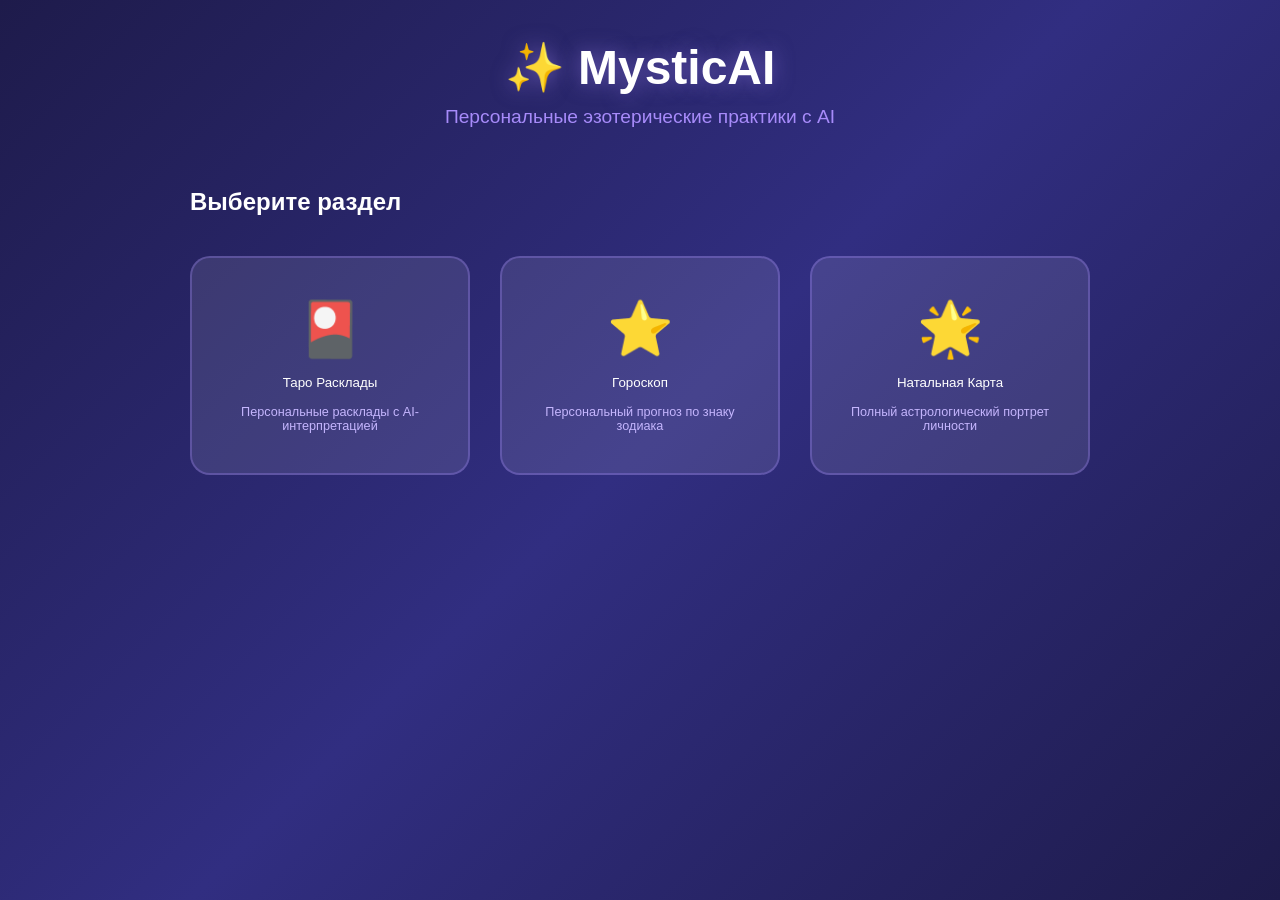
==== Project/index.html @ e0702eb2 "Add files via upload" ====
<!DOCTYPE html>
<html lang="ru">

<head>
    <meta charset="UTF-8">
    <meta name="viewport" content="width=device-width, initial-scale=1.0">
    <title>MysticAI - Таро, Гороскоп и Натальная Карта</title>
    <link rel="stylesheet" href="styles.css">
</head>

<body>
    <div class="container">
        <header>
            <h1>✨ MysticAI</h1>
            <p class="subtitle">Персональные эзотерические практики с AI</p>
        </header>

        <!-- Главный экран выбора -->
        <div id="mainScreen" class="screen active">
            <h2>Выберите раздел</h2>
            <div class="main-options">
                <button class="main-option-btn" data-option="tarot">
                    <span class="icon">🎴</span>
                    <span>Таро Расклады</span>
                    <p>Персональные расклады с AI-интерпретацией</p>
                </button>
                <button class="main-option-btn" data-option="horoscope">
                    <span class="icon">⭐</span>
                    <span>Гороскоп</span>
                    <p>Персональный прогноз по знаку зодиака</p>
                </button>
                <button class="main-option-btn" data-option="natal">
                    <span class="icon">🌟</span>
                    <span>Натальная Карта</span>
                    <p>Полный астрологический портрет личности</p>
                </button>
            </div>
        </div>

        <!-- Экран выбора категории таро -->
        <div id="categoryScreen" class="screen">
            <button class="back-btn" id="backToMainFromTarot">← Назад</button>
            <h2>Выберите категорию расклада</h2>
            <div class="categories">
                <button class="category-btn" data-category="career">
                    <span class="icon">💼</span>
                    <span>Карьера</span>
                </button>
                <button class="category-btn" data-category="love">
                    <span class="icon">❤️</span>
                    <span>Отношения</span>
                </button>
                <button class="category-btn" data-category="money">
                    <span class="icon">💰</span>
                    <span>Финансы</span>
                </button>
                <button class="category-btn" data-category="general">
                    <span class="icon">🔮</span>
                    <span>Общее</span>
                </button>
            </div>
        </div>

        <!-- Экран расклада таро -->
        <div id="spreadScreen" class="screen">
            <h2 id="categoryTitle">Ваш расклад</h2>
            <div class="cards-container" id="cardsContainer">
                <div class="card-slot">
                    <div class="card-back"></div>
                </div>
                <div class="card-slot">
                    <div class="card-back"></div>
                </div>
                <div class="card-slot">
                    <div class="card-back"></div>
                </div>
            </div>
            <button class="reveal-btn" id="revealBtn">Открыть карты</button>
        </div>

        <!-- Экран выбора знака зодиака -->
        <div id="zodiacScreen" class="screen">
            <button class="back-btn" id="backToMainFromHoroscope">← Назад</button>
            <h2>Ваш знак зодиака</h2>
            <div class="zodiac-grid" id="zodiacGrid"></div>
        </div>

        <!-- Экран гороскопа -->
        <div id="horoscopeScreen" class="screen">
            <h2 id="horoscopeTitle">Ваш гороскоп</h2>
            <div class="zodiac-sign-display" id="zodiacSignDisplay">
                <div class="zodiac-symbol" id="zodiacSymbol">♈</div>
                <div class="zodiac-name" id="zodiacName">Овен</div>
            </div>
            <div class="loading" id="loadingHoroscope">
                <div class="spinner"></div>
                <p>AI составляет ваш персональный гороскоп...</p>
            </div>
            <div id="horoscopeContent" class="horoscope-content"></div>
            <button class="new-spread-btn" id="newHoroscopeBtn">Другой знак</button>
        </div>

        <!-- Экран ввода данных для натальной карты -->
        <div id="natalInputScreen" class="screen">
            <button class="back-btn" id="backToMainFromNatal">← Назад</button>
            <h2>🌟 Ваша натальная карта</h2>
            <p class="subtitle">Персональный астрологический портрет</p>

            <div class="natal-form">
                <div class="form-group">
                    <label for="birthName">Ваше имя</label>
                    <input type="text" id="birthName" placeholder="Введите имя">
                </div>

                <div class="form-group">
                    <label for="birthDate">Дата рождения</label>
                    <input type="date" id="birthDate" required>
                </div>

                <div class="form-group">
                    <label for="birthTime">Время рождения</label>
                    <input type="time" id="birthTime" placeholder="ЧЧ:ММ">
                    <small>Если не знаете точное время, оставьте 12:00</small>
                </div>

                <div class="form-group">
                    <label for="birthCity">Город рождения</label>
                    <input type="text" id="birthCity" placeholder="Например: Москва">
                </div>

                <button class="reveal-btn" id="calculateNatalBtn">Рассчитать натальную карту</button>
            </div>
        </div>

        <!-- Экран натальной карты -->
        <div id="natalChartScreen" class="screen">
            <h2 id="natalChartTitle">Натальная карта</h2>
            <div class="natal-user-info" id="natalUserInfo"></div>

            <div class="chart-container">
                <div class="natal-chart-wheel" id="natalChartWheel">
                    <div class="wheel-title">Зодиакальный круг</div>
                </div>
                <div class="planets-list" id="planetsList">
                    <h3>Положение планет</h3>
                </div>
            </div>

            <div class="loading" id="loadingNatal">
                <div class="spinner"></div>
                <p>AI анализирует вашу натальную карту...</p>
            </div>

            <div id="natalInterpretation" class="natal-interpretation"></div>

            <button class="new-spread-btn" id="newNatalBtn">Новая натальная карта</button>
        </div>

        <!-- Экран интерпретации таро -->
        <div id="interpretationScreen" class="screen">
            <h2>Интерпретация расклада</h2>
            <div id="cardsDisplay" class="cards-display"></div>
            <div class="loading" id="loadingTarot">
                <div class="spinner"></div>
                <p>AI анализирует ваш расклад...</p>
            </div>
            <div id="aiInterpretation" class="interpretation"></div>
            <button class="new-spread-btn" id="newSpreadBtn">Новый расклад</button>
        </div>
    </div>

    <script src="tarot-data.js"></script>
    <script src="zodiac-data.js"></script>
    <script src="natal-chart-data.js"></script>
    <script src="app.js"></script>
</body>

</html>
---- Project/styles.css ----
* {
    margin: 0;
    padding: 0;
    box-sizing: border-box;
}

body {
    font-family: 'Segoe UI', Tahoma, Geneva, Verdana, sans-serif;
    background: linear-gradient(135deg, #1e1b4b 0%, #312e81 50%, #1e1b4b 100%);
    min-height: 100vh;
    color: #fff;
    padding: 20px;
}

.container {
    max-width: 900px;
    margin: 0 auto;
}

header {
    text-align: center;
    margin-bottom: 40px;
    padding: 20px;
}

header h1 {
    font-size: 3em;
    margin-bottom: 10px;
    text-shadow: 0 0 20px rgba(167, 139, 250, 0.5);
}

.subtitle {
    font-size: 1.2em;
    color: #a78bfa;
}

.screen {
    display: none;
    animation: fadeIn 0.5s;
}

.screen.active {
    display: block;
}

@keyframes fadeIn {
    from {
        opacity: 0;
        transform: translateY(20px);
    }

    to {
        opacity: 1;
        transform: translateY(0);
    }
}

/* Главный экран */
.main-options {
    display: grid;
    grid-template-columns: repeat(auto-fit, minmax(250px, 1fr));
    gap: 30px;
    margin-top: 40px;
}

.main-option-btn {
    background: rgba(255, 255, 255, 0.1);
    border: 2px solid rgba(167, 139, 250, 0.3);
    border-radius: 20px;
    padding: 40px 30px;
    cursor: pointer;
    transition: all 0.3s;
    display: flex;
    flex-direction: column;
    align-items: center;
    gap: 15px;
    color: white;
}

.main-option-btn:hover {
    background: rgba(167, 139, 250, 0.2);
    border-color: #a78bfa;
    transform: translateY(-5px);
    box-shadow: 0 10px 30px rgba(167, 139, 250, 0.3);
}

.main-option-btn .icon {
    font-size: 4em;
}

.main-option-btn>span:last-child {
    font-size: 1.5em;
    font-weight: 700;
}

.main-option-btn p {
    font-size: 0.95em;
    color: #c4b5fd;
    text-align: center;
    margin: 0;
}

/* Категории таро */
.categories {
    display: grid;
    grid-template-columns: repeat(auto-fit, minmax(150px, 1fr));
    gap: 20px;
    margin-top: 30px;
}

.category-btn {
    background: rgba(255, 255, 255, 0.1);
    border: 2px solid rgba(167, 139, 250, 0.3);
    border-radius: 15px;
    padding: 30px 20px;
    cursor: pointer;
    transition: all 0.3s;
    display: flex;
    flex-direction: column;
    align-items: center;
    gap: 10px;
}

.category-btn:hover {
    background: rgba(167, 139, 250, 0.2);
    border-color: #a78bfa;
    transform: translateY(-5px);
}

.category-btn .icon {
    font-size: 3em;
}

.category-btn span:last-child {
    font-size: 1.1em;
    font-weight: 600;
}

/* Карты */
.cards-container {
    display: flex;
    justify-content: center;
    gap: 20px;
    margin: 40px 0;
    flex-wrap: wrap;
}

.card-slot {
    width: 150px;
    height: 250px;
    perspective: 1000px;
}

.card-back {
    width: 100%;
    height: 100%;
    background: linear-gradient(135deg, #4c1d95 0%, #7c3aed 100%);
    border-radius: 10px;
    border: 3px solid #a78bfa;
    display: flex;
    align-items: center;
    justify-content: center;
    font-size: 3em;
    box-shadow: 0 10px 30px rgba(0, 0, 0, 0.3);
}

.card-front {
    width: 100%;
    height: 100%;
    background: #fff;
    border-radius: 10px;
    border: 3px solid #a78bfa;
    display: flex;
    flex-direction: column;
    align-items: center;
    justify-content: center;
    padding: 10px;
    color: #1e1b4b;
}

.card-front .card-name {
    font-weight: bold;
    font-size: 0.9em;
    text-align: center;
}

/* Кнопки */
.reveal-btn,
.new-spread-btn {
    display: block;
    margin: 30px auto;
    padding: 15px 40px;
    font-size: 1.2em;
    background: linear-gradient(135deg, #8b5cf6 0%, #a78bfa 100%);
    color: white;
    border: none;
    border-radius: 30px;
    cursor: pointer;
    transition: all 0.3s;
    box-shadow: 0 5px 20px rgba(139, 92, 246, 0.4);
}

.reveal-btn:hover,
.new-spread-btn:hover {
    transform: translateY(-3px);
    box-shadow: 0 8px 25px rgba(139, 92, 246, 0.6);
}

.back-btn {
    background: rgba(255, 255, 255, 0.1);
    border: 1px solid rgba(167, 139, 250, 0.5);
    color: white;
    padding: 10px 20px;
    border-radius: 8px;
    cursor: pointer;
    margin-bottom: 20px;
    transition: all 0.3s;
    font-size: 1em;
}

.back-btn:hover {
    background: rgba(167, 139, 250, 0.3);
}

/* Интерпретация */
.cards-display {
    display: flex;
    justify-content: center;
    gap: 15px;
    margin: 30px 0;
    flex-wrap: wrap;
}

.card-info {
    background: rgba(255, 255, 255, 0.1);
    border-radius: 10px;
    padding: 15px;
    text-align: center;
    min-width: 120px;
}

.card-info .card-symbol {
    font-size: 2em;
    margin-bottom: 5px;
}

.card-info .card-name {
    font-weight: bold;
    font-size: 0.9em;
}

.loading {
    text-align: center;
    padding: 40px;
}

.spinner {
    width: 50px;
    height: 50px;
    border: 4px solid rgba(167, 139, 250, 0.3);
    border-top-color: #a78bfa;
    border-radius: 50%;
    animation: spin 1s linear infinite;
    margin: 0 auto 20px;
}

@keyframes spin {
    to {
        transform: rotate(360deg);
    }
}

.interpretation,
.horoscope-content,
.natal-interpretation {
    background: rgba(255, 255, 255, 0.1);
    border-radius: 15px;
    padding: 30px;
    margin: 20px 0;
    line-height: 1.8;
    font-size: 1.05em;
    border-left: 4px solid #a78bfa;
}

/* Знаки зодиака */
.zodiac-grid {
    display: grid;
    grid-template-columns: repeat(auto-fill, minmax(120px, 1fr));
    gap: 15px;
    margin-top: 30px;
}

.zodiac-sign-btn {
    background: rgba(255, 255, 255, 0.1);
    border: 2px solid rgba(167, 139, 250, 0.3);
    border-radius: 15px;
    padding: 20px 10px;
    cursor: pointer;
    transition: all 0.3s;
    display: flex;
    flex-direction: column;
    align-items: center;
    gap: 8px;
    color: white;
}

.zodiac-sign-btn:hover {
    background: rgba(167, 139, 250, 0.2);
    border-color: #a78bfa;
    transform: translateY(-3px);
}

.zodiac-symbol-large {
    font-size: 2.5em;
}

.zodiac-name-small {
    font-weight: 600;
    font-size: 1em;
}

.zodiac-dates {
    font-size: 0.75em;
    color: #c4b5fd;
    text-align: center;
}

.zodiac-sign-display {
    text-align: center;
    margin: 30px 0;
    padding: 30px;
    background: rgba(167, 139, 250, 0.1);
    border-radius: 15px;
    border: 2px solid rgba(167, 139, 250, 0.3);
}

.zodiac-symbol {
    font-size: 5em;
    margin-bottom: 10px;
}

.zodiac-name {
    font-size: 2em;
    font-weight: 700;
    color: #a78bfa;
}

/* Натальная карта */
.natal-form {
    max-width: 500px;
    margin: 40px auto;
    padding: 30px;
    background: rgba(255, 255, 255, 0.1);
    border-radius: 20px;
    border: 2px solid rgba(167, 139, 250, 0.3);
}

.form-group {
    margin-bottom: 25px;
}

.form-group label {
    display: block;
    margin-bottom: 8px;
    font-weight: 600;
    color: #a78bfa;
}

.form-group input {
    width: 100%;
    padding: 12px;
    border: 1px solid rgba(167, 139, 250, 0.5);
    border-radius: 8px;
    background: rgba(255, 255, 255, 0.1);
    color: white;
    font-size: 1em;
}

.form-group input::placeholder {
    color: rgba(255, 255, 255, 0.5);
}

.form-group small {
    display: block;
    margin-top: 5px;
    color: #c4b5fd;
    font-size: 0.85em;
}

.chart-container {
    display: grid;
    grid-template-columns: 1fr 1fr;
    gap: 30px;
    margin: 30px 0;
}

.natal-chart-wheel {
    background: rgba(255, 255, 255, 0.05);
    border: 3px solid rgba(167, 139, 250, 0.5);
    border-radius: 50%;
    width: 300px;
    height: 300px;
    margin: 0 auto;
    padding: 20px;
    position: relative;
    display: grid;
    grid-template-columns: repeat(4, 1fr);
    grid-template-rows: repeat(3, 1fr);
    gap: 5px;
}

.wheel-title {
    position: absolute;
    top: -40px;
    left: 50%;
    transform: translateX(-50%);
    font-weight: 700;
    color: #a78bfa;
}

.zodiac-segment {
    display: flex;
    flex-direction: column;
    align-items: center;
    justify-content: center;
    background: rgba(167, 139, 250, 0.1);
    border-radius: 8px;
    padding: 5px;
}

.zodiac-symbol-small {
    font-size: 1.5em;
}

.zodiac-name-tiny {
    font-size: 0.6em;
    color: #c4b5fd;
}

.planets-list {
    background: rgba(255, 255, 255, 0.05);
    border-radius: 15px;
    padding: 20px;
    max-height: 400px;
    overflow-y: auto;
}

.planets-list h3 {
    margin-bottom: 15px;
    color: #a78bfa;
}

.planet-position {
    display: flex;
    align-items: center;
    gap: 15px;
    padding: 12px;
    margin-bottom: 10px;
    background: rgba(167, 139, 250, 0.1);
    border-radius: 8px;
    border-left: 3px solid #a78bfa;
}

.planet-symbol {
    font-size: 2em;
}

.planet-info {
    flex: 1;
}

.planet-name {
    font-weight: 600;
    margin-bottom: 3px;
}

.planet-zodiac {
    font-size: 0.9em;
    color: #c4b5fd;
}

.ascendant-highlight {
    margin-top: 20px;
    padding: 20px;
    background: linear-gradient(135deg, rgba(167, 139, 250, 0.2), rgba(139, 92, 246, 0.2));
    border-radius: 12px;
    border: 2px solid #a78bfa;
    text-align: center;
}

.ascendant-highlight h4 {
    margin-bottom: 10px;
    color: #a78bfa;
}

.ascendant-sign {
    display: flex;
    align-items: center;
    justify-content: center;
    gap: 15px;
    font-size: 1.2em;
}

.natal-user-info {
    text-align: center;
    padding: 20px;
    background: rgba(167, 139, 250, 0.1);
    border-radius: 12px;
    margin-bottom: 20px;
}

.natal-user-info h3 {
    margin-bottom: 10px;
    color: #a78bfa;
}

.natal-user-info p {
    margin: 5px 0;
    color: #c4b5fd;
}

/* Адаптивность */
@media (max-width: 768px) {
    header h1 {
        font-size: 2em;
    }

    .main-options {
        grid-template-columns: 1fr;
    }

    .card-slot {
        width: 100px;
        height: 170px;
    }

    .categories {
        grid-template-columns: 1fr;
    }

    .zodiac-grid {
        grid-template-columns: repeat(3, 1fr);
    }

    .chart-container {
        grid-template-columns: 1fr;
    }

    .natal-chart-wheel {
        width: 250px;
        height: 250px;
    }

    .natal-form {
        padding: 20px;
    }
}
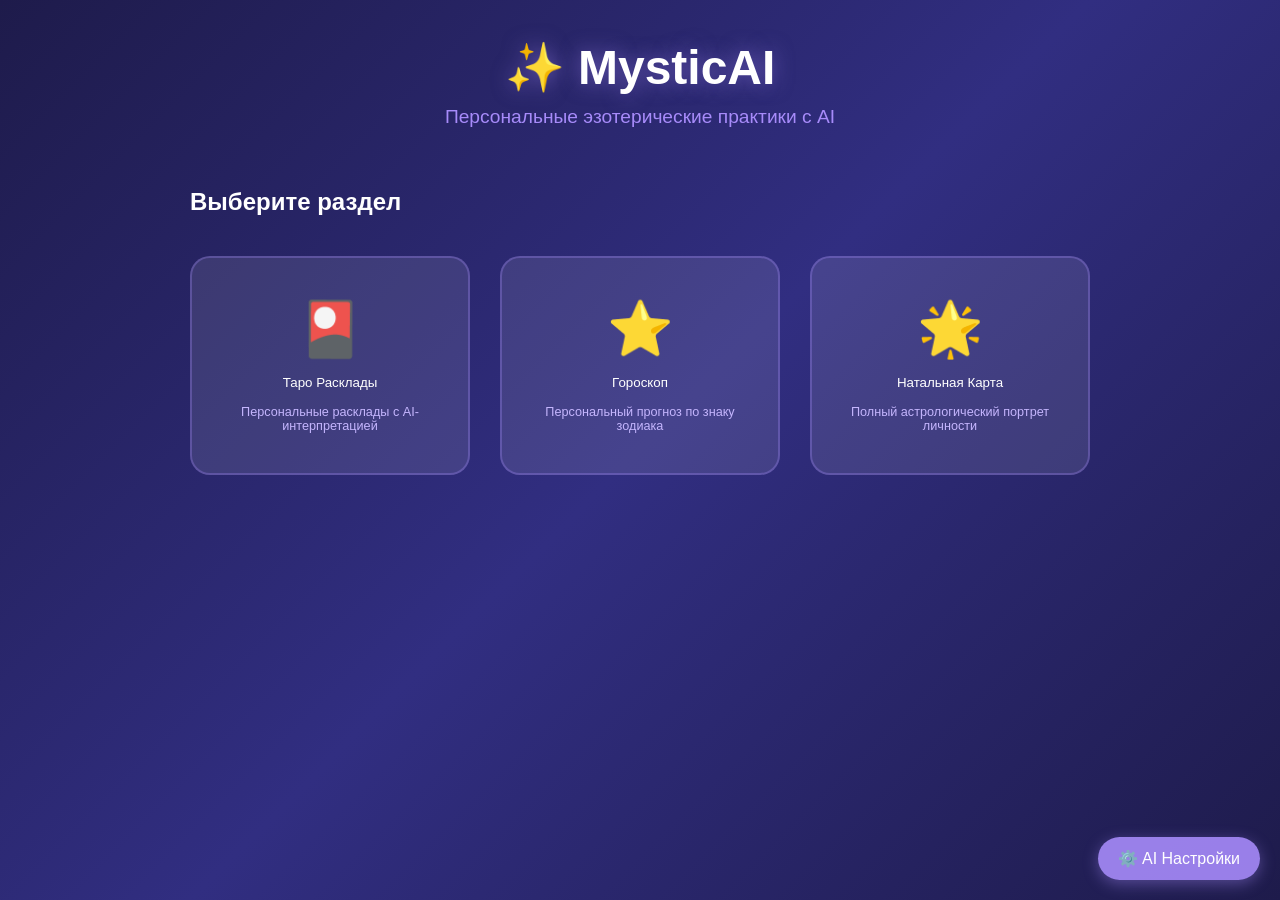
==== commit df442b1a: "Add files via upload" ====
--- a/Project/index.html
+++ b/Project/index.html
@@ -162,10 +162,32 @@
             <div id="cardsDisplay" class="cards-display"></div>
             <div class="loading" id="loadingTarot">
                 <div class="spinner"></div>
-                <p>AI анализирует ваш расклад...</p>
+                <p id="loadingText">AI анализирует ваш расклад...</p>
             </div>
             <div id="aiInterpretation" class="interpretation"></div>
             <button class="new-spread-btn" id="newSpreadBtn">Новый расклад</button>
+        </div>
+    </div>
+
+    <!-- Кнопка настроек API -->
+    <button id="apiSettingsBtn" class="api-settings-btn">⚙️ AI Настройки</button>
+
+    <!-- Модальное окно настроек -->
+    <div id="apiSettingsModal" class="modal">
+        <div class="modal-content">
+            <h3>Настройки Hugging Face API</h3>
+            <input type="password" id="apiKeyInput" placeholder="Введите ваш API токен">
+            <p class="hint">
+                Получите бесплатный токен на
+                <a href="https://huggingface.co/settings/tokens" target="_blank">huggingface.co/settings/tokens</a>
+            </p>
+            <p class="hint-small">
+                1. Создайте аккаунт → 2. Settings → 3. Access Tokens → 4. Create Token (тип: Write)
+            </p>
+            <div class="modal-buttons">
+                <button id="saveApiKey" class="modal-btn save">Сохранить</button>
+                <button id="closeSettings" class="modal-btn close">Закрыть</button>
+            </div>
         </div>
     </div>
 
--- a/Project/styles.css
+++ b/Project/styles.css
@@ -519,6 +519,129 @@
     color: #c4b5fd;
 }
 
+/* API Settings Button */
+.api-settings-btn {
+    position: fixed;
+    bottom: 20px;
+    right: 20px;
+    background: rgba(167, 139, 250, 0.9);
+    color: white;
+    border: none;
+    padding: 12px 20px;
+    border-radius: 25px;
+    cursor: pointer;
+    font-size: 1em;
+    box-shadow: 0 4px 15px rgba(167, 139, 250, 0.4);
+    transition: all 0.3s;
+    z-index: 1000;
+}
+
+.api-settings-btn:hover {
+    background: rgba(139, 92, 246, 0.9);
+    transform: translateY(-2px);
+    box-shadow: 0 6px 20px rgba(167, 139, 250, 0.6);
+}
+
+/* Modal */
+.modal {
+    display: none;
+    position: fixed;
+    top: 0;
+    left: 0;
+    width: 100%;
+    height: 100%;
+    background: rgba(0, 0, 0, 0.7);
+    z-index: 2000;
+    align-items: center;
+    justify-content: center;
+}
+
+.modal.active {
+    display: flex;
+}
+
+.modal-content {
+    background: linear-gradient(135deg, #1e1b4b 0%, #312e81 100%);
+    padding: 30px;
+    border-radius: 20px;
+    border: 2px solid rgba(167, 139, 250, 0.5);
+    max-width: 450px;
+    width: 90%;
+    box-shadow: 0 20px 60px rgba(0, 0, 0, 0.5);
+}
+
+.modal-content h3 {
+    margin-bottom: 20px;
+    color: #a78bfa;
+    text-align: center;
+    font-size: 1.5em;
+}
+
+.modal-content input {
+    width: 100%;
+    padding: 12px;
+    margin: 10px 0;
+    border: 1px solid rgba(167, 139, 250, 0.5);
+    border-radius: 8px;
+    background: rgba(255, 255, 255, 0.1);
+    color: white;
+    font-size: 1em;
+}
+
+.modal-content input::placeholder {
+    color: rgba(255, 255, 255, 0.5);
+}
+
+.modal-content .hint {
+    font-size: 0.9em;
+    color: #c4b5fd;
+    margin: 15px 0;
+    line-height: 1.5;
+}
+
+.modal-content .hint-small {
+    font-size: 0.8em;
+    color: #9ca3af;
+    margin: 10px 0;
+    line-height: 1.4;
+}
+
+.modal-content a {
+    color: #a78bfa;
+    text-decoration: underline;
+}
+
+.modal-buttons {
+    display: flex;
+    gap: 10px;
+    margin-top: 20px;
+}
+
+.modal-btn {
+    flex: 1;
+    padding: 12px;
+    border: none;
+    border-radius: 8px;
+    cursor: pointer;
+    font-size: 1em;
+    transition: all 0.3s;
+}
+
+.modal-btn.save {
+    background: linear-gradient(135deg, #8b5cf6 0%, #a78bfa 100%);
+    color: white;
+}
+
+.modal-btn.close {
+    background: rgba(255, 255, 255, 0.1);
+    color: white;
+}
+
+.modal-btn:hover {
+    transform: translateY(-2px);
+    opacity: 0.9;
+}
+
 /* Адаптивность */
 @media (max-width: 768px) {
     header h1 {
@@ -554,4 +677,11 @@
     .natal-form {
         padding: 20px;
     }
+
+    .api-settings-btn {
+        bottom: 15px;
+        right: 15px;
+        padding: 10px 15px;
+        font-size: 0.9em;
+    }
 }
